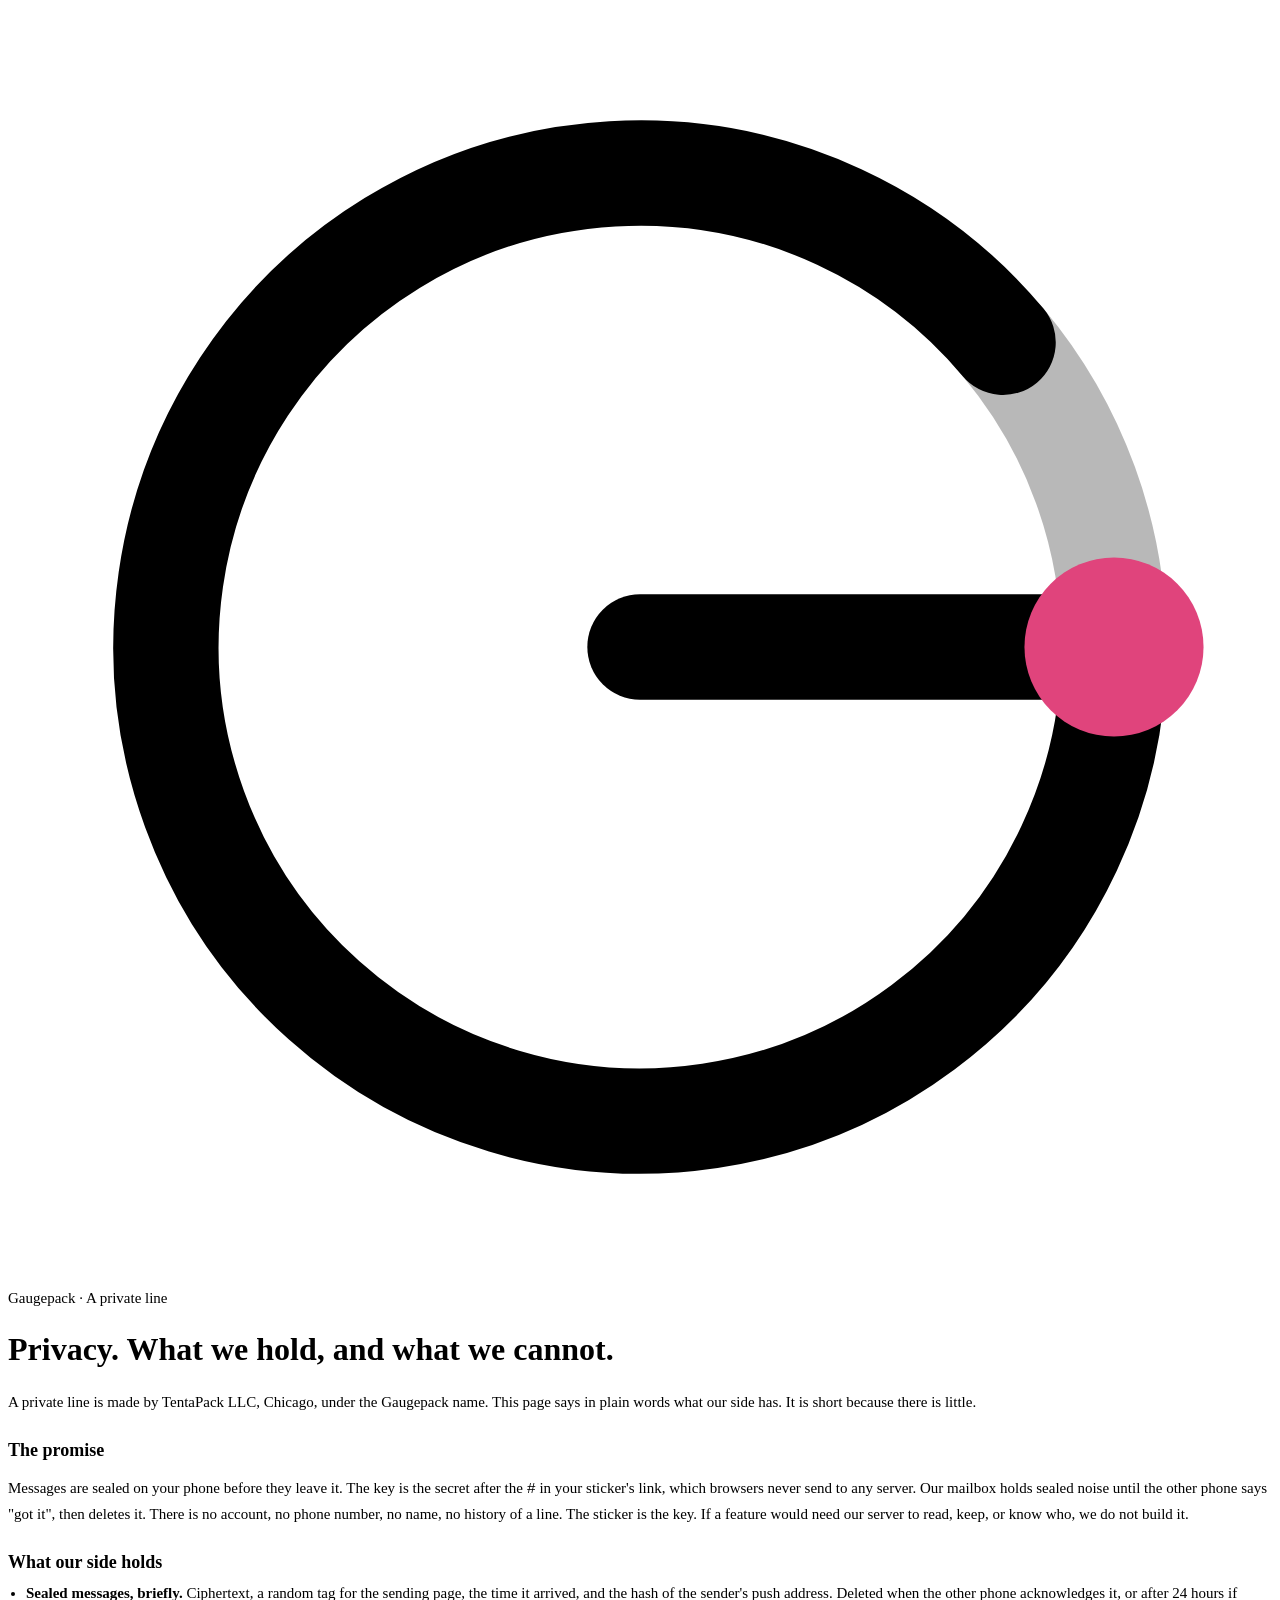
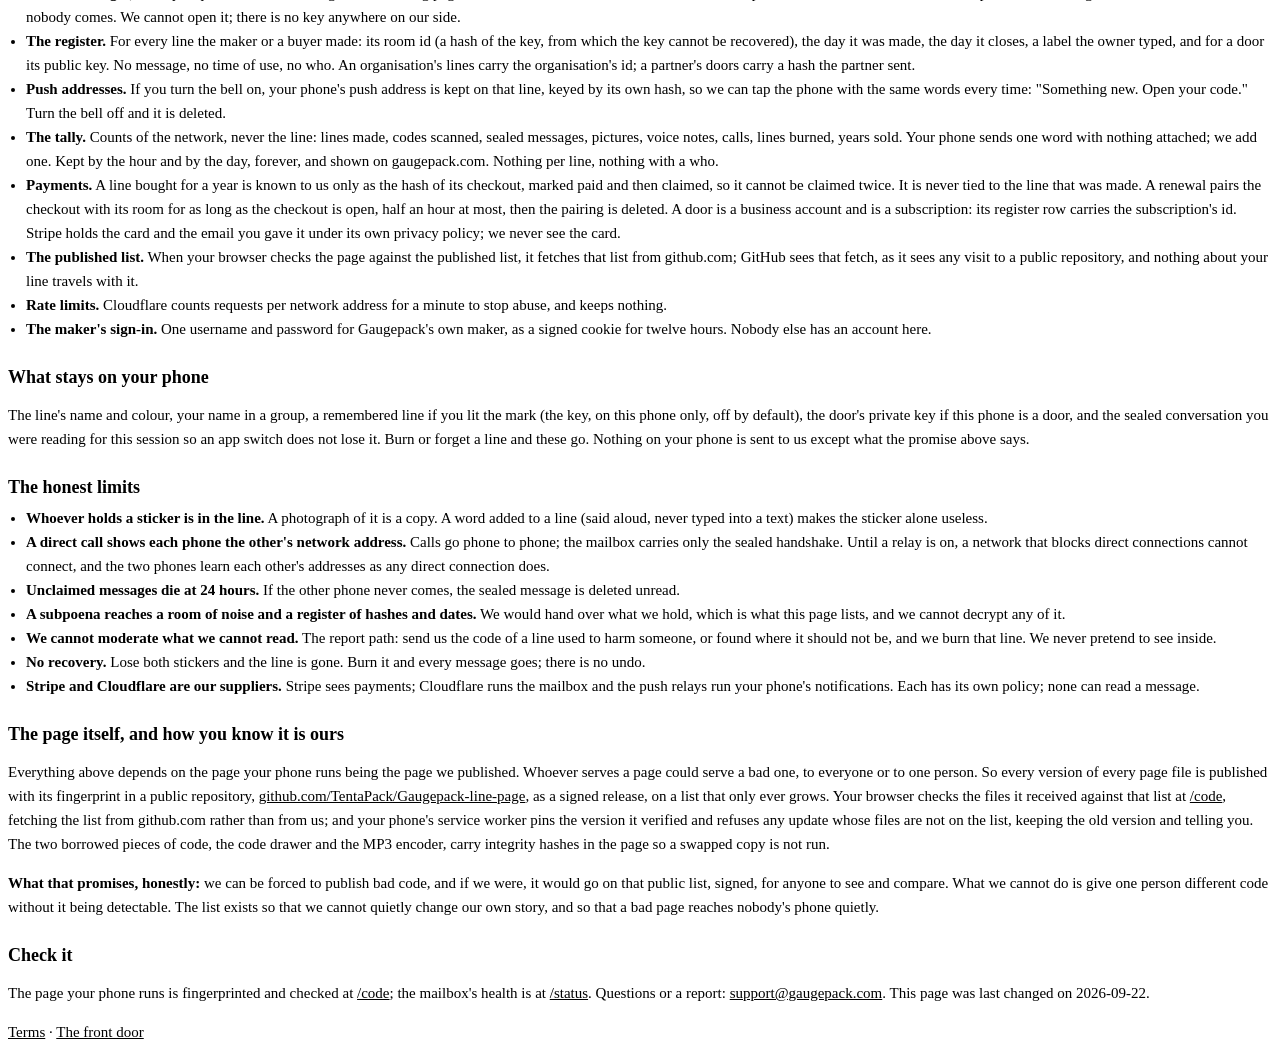
==== page/privacy.html @ 4805f611 "The page, version 31d01f1c2ef4525a" ====
<!doctype html>
<html lang="en">
<head>
<meta charset="utf-8">
<meta name="viewport" content="width=device-width, initial-scale=1, viewport-fit=cover">
<title>A private line · privacy</title>
<meta name="robots" content="noindex, nofollow">
<meta name="referrer" content="no-referrer">
<meta name="theme-color" content="#0A0A0A">
<link rel="icon" href="/icon-192.png" type="image/png">
<link rel="stylesheet" href="/line.css">
<style>.doc h2{font-size:18px;margin:26px 0 8px}.doc p,.doc li{color:var(--muted);font-size:15px;line-height:1.6}.doc ul{padding-left:18px;margin:0}.doc strong{color:var(--ink)}</style>
</head>
<body>
<main class="wrap doc">
  <p class="eyebrow"><svg class="gp-mark gp-live" viewBox="0 0 24 24" aria-hidden="true"><g fill="none" stroke="currentColor" stroke-width="2" stroke-linecap="round" stroke-linejoin="round"><path d="M21 12A9 9 0 0 0 18.894 6.215" stroke-opacity=".28"/><path class="gp-sweep" d="M18.894 6.215A9 9 0 1 0 21 12" pathLength="1"/><g class="gp-needle"><path d="M12 12L21 12"/><circle class="gp-dot" cx="21" cy="12" r="1.7" fill="#E0447C" stroke="none"/></g></g></svg>Gaugepack · A private line</p>
  <h1>Privacy. What we hold, and what we cannot.</h1>
  <p class="lead">A private line is made by TentaPack LLC, Chicago, under the Gaugepack name. This page says in plain words what our side has. It is short because there is little.</p>

  <h2>The promise</h2>
  <p>Messages are sealed on your phone before they leave it. The key is the secret after the <code>#</code> in your sticker's link, which browsers never send to any server. Our mailbox holds sealed noise until the other phone says "got it", then deletes it. There is no account, no phone number, no name, no history of a line. The sticker is the key. If a feature would need our server to read, keep, or know who, we do not build it.</p>

  <h2>What our side holds</h2>
  <ul>
    <li><strong>Sealed messages, briefly.</strong> Ciphertext, a random tag for the sending page, the time it arrived, and the hash of the sender's push address. Deleted when the other phone acknowledges it, or after 24 hours if nobody comes. We cannot open it; there is no key anywhere on our side.</li>
    <li><strong>The register.</strong> For every line the maker or a buyer made: its room id (a hash of the key, from which the key cannot be recovered), the day it was made, the day it closes, a label the owner typed, and for a door its public key. No message, no time of use, no who. An organisation's lines carry the organisation's id; a partner's doors carry a hash the partner sent.</li>
    <li><strong>Push addresses.</strong> If you turn the bell on, your phone's push address is kept on that line, keyed by its own hash, so we can tap the phone with the same words every time: "Something new. Open your code." Turn the bell off and it is deleted.</li>
    <li><strong>The tally.</strong> Counts of the network, never the line: lines made, codes scanned, sealed messages, pictures, voice notes, calls, lines burned, years sold. Your phone sends one word with nothing attached; we add one. Kept by the hour and by the day, forever, and shown on gaugepack.com. Nothing per line, nothing with a who.</li>
    <li><strong>Payments.</strong> A line bought for a year is known to us only as the hash of its checkout, marked paid and then claimed, so it cannot be claimed twice. It is never tied to the line that was made. A renewal pairs the checkout with its room for as long as the checkout is open, half an hour at most, then the pairing is deleted. A door is a business account and is a subscription: its register row carries the subscription's id. Stripe holds the card and the email you gave it under its own privacy policy; we never see the card.</li>
    <li><strong>The published list.</strong> When your browser checks the page against the published list, it fetches that list from github.com; GitHub sees that fetch, as it sees any visit to a public repository, and nothing about your line travels with it.</li>
    <li><strong>Rate limits.</strong> Cloudflare counts requests per network address for a minute to stop abuse, and keeps nothing.</li>
    <li><strong>The maker's sign-in.</strong> One username and password for Gaugepack's own maker, as a signed cookie for twelve hours. Nobody else has an account here.</li>
  </ul>

  <h2>What stays on your phone</h2>
  <p>The line's name and colour, your name in a group, a remembered line if you lit the mark (the key, on this phone only, off by default), the door's private key if this phone is a door, and the sealed conversation you were reading for this session so an app switch does not lose it. Burn or forget a line and these go. Nothing on your phone is sent to us except what the promise above says.</p>

  <h2>The honest limits</h2>
  <ul>
    <li><strong>Whoever holds a sticker is in the line.</strong> A photograph of it is a copy. A word added to a line (said aloud, never typed into a text) makes the sticker alone useless.</li>
    <li><strong>A direct call shows each phone the other's network address.</strong> Calls go phone to phone; the mailbox carries only the sealed handshake. Until a relay is on, a network that blocks direct connections cannot connect, and the two phones learn each other's addresses as any direct connection does.</li>
    <li><strong>Unclaimed messages die at 24 hours.</strong> If the other phone never comes, the sealed message is deleted unread.</li>
    <li><strong>A subpoena reaches a room of noise and a register of hashes and dates.</strong> We would hand over what we hold, which is what this page lists, and we cannot decrypt any of it.</li>
    <li><strong>We cannot moderate what we cannot read.</strong> The report path: send us the code of a line used to harm someone, or found where it should not be, and we burn that line. We never pretend to see inside.</li>
    <li><strong>No recovery.</strong> Lose both stickers and the line is gone. Burn it and every message goes; there is no undo.</li>
    <li><strong>Stripe and Cloudflare are our suppliers.</strong> Stripe sees payments; Cloudflare runs the mailbox and the push relays run your phone's notifications. Each has its own policy; none can read a message.</li>
  </ul>

  <h2>The page itself, and how you know it is ours</h2>
  <p>Everything above depends on the page your phone runs being the page we published. Whoever serves a page could serve a bad one, to everyone or to one person. So every version of every page file is published with its fingerprint in a public repository, <a href="https://github.com/TentaPack/Gaugepack-line-page" style="color:inherit">github.com/TentaPack/Gaugepack-line-page</a>, as a signed release, on a list that only ever grows. Your browser checks the files it received against that list at <a href="/code" style="color:inherit">/code</a>, fetching the list from github.com rather than from us; and your phone's service worker pins the version it verified and refuses any update whose files are not on the list, keeping the old version and telling you. The two borrowed pieces of code, the code drawer and the MP3 encoder, carry integrity hashes in the page so a swapped copy is not run.</p>
  <p><strong>What that promises, honestly:</strong> we can be forced to publish bad code, and if we were, it would go on that public list, signed, for anyone to see and compare. What we cannot do is give one person different code without it being detectable. The list exists so that we cannot quietly change our own story, and so that a bad page reaches nobody's phone quietly.</p>

  <h2>Check it</h2>
  <p>The page your phone runs is fingerprinted and checked at <a href="/code" style="color:inherit">/code</a>; the mailbox's health is at <a href="/status" style="color:inherit">/status</a>. Questions or a report: <a href="mailto:support@gaugepack.com" style="color:inherit">support@gaugepack.com</a>. This page was last changed on 2026-09-22.</p>
  <p><a href="/terms" style="color:inherit">Terms</a> · <a href="/" style="color:inherit">The front door</a></p>
</main>
</body>
</html>
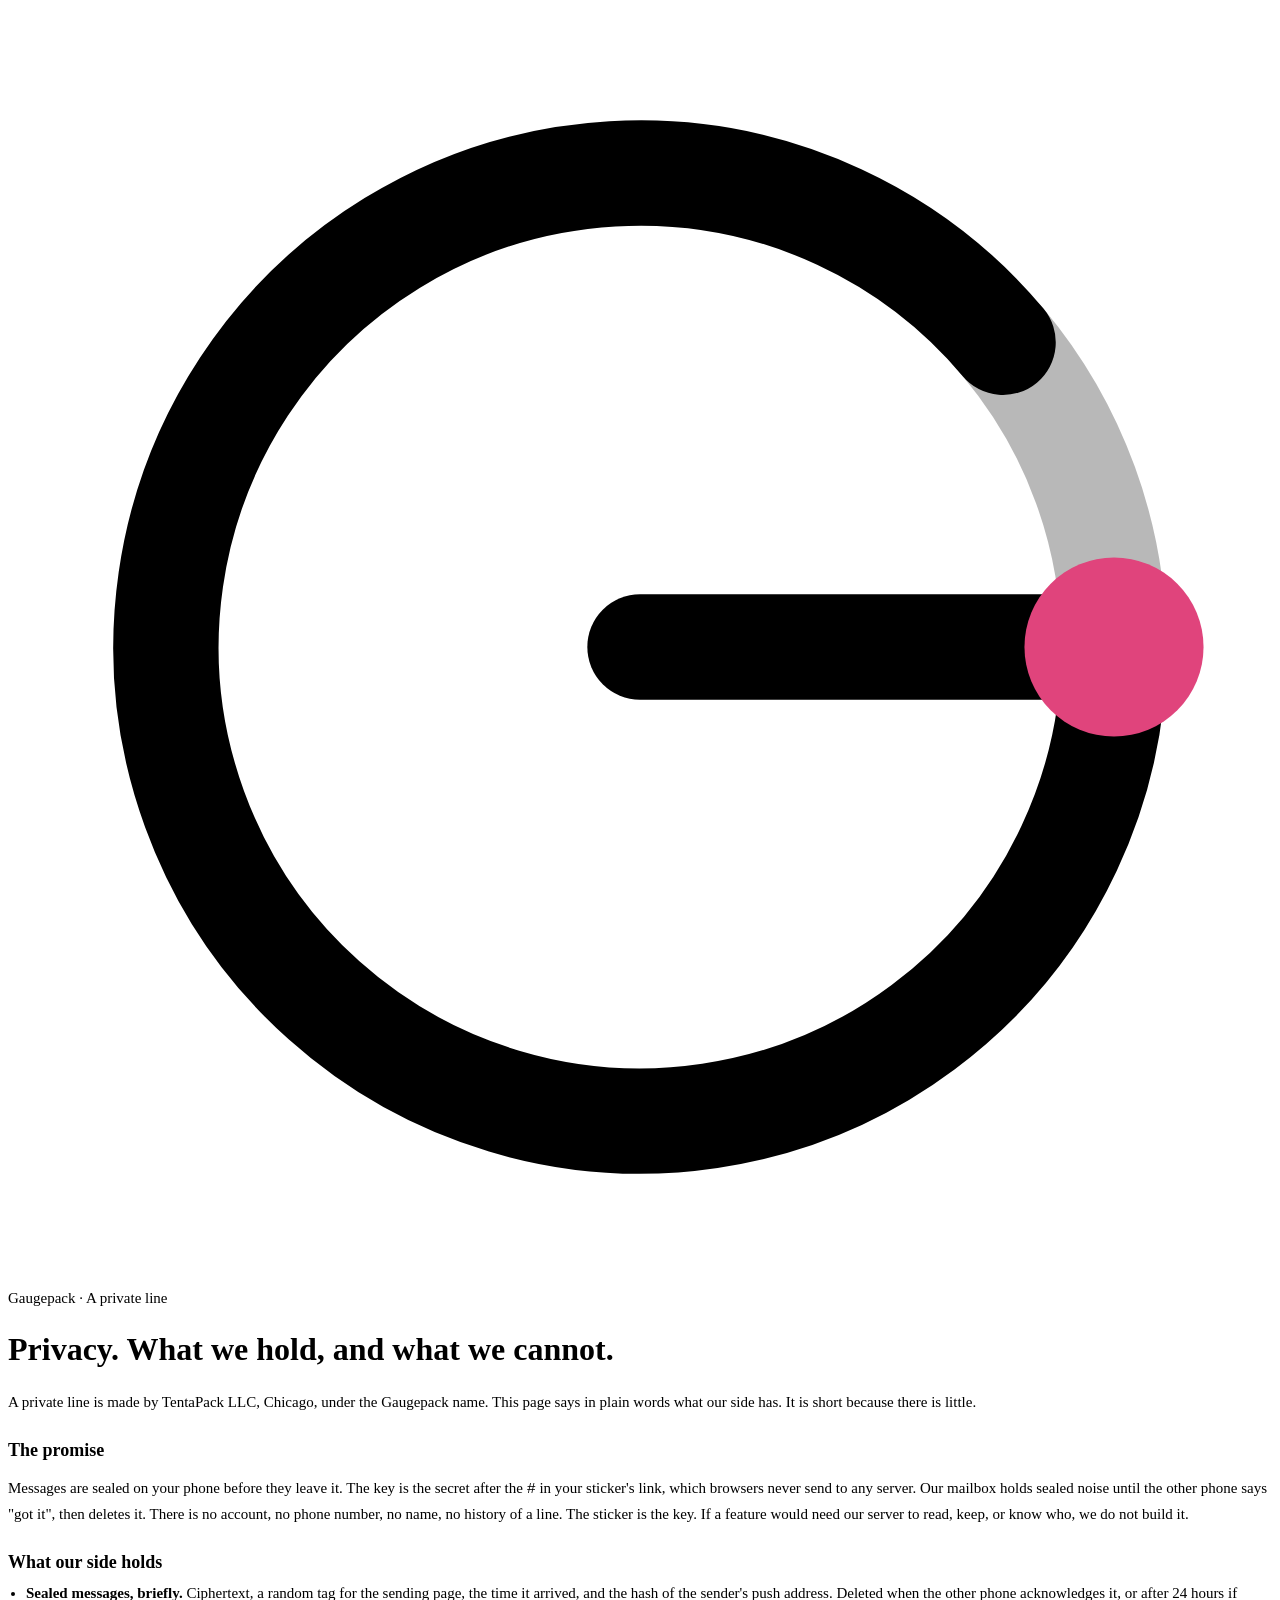
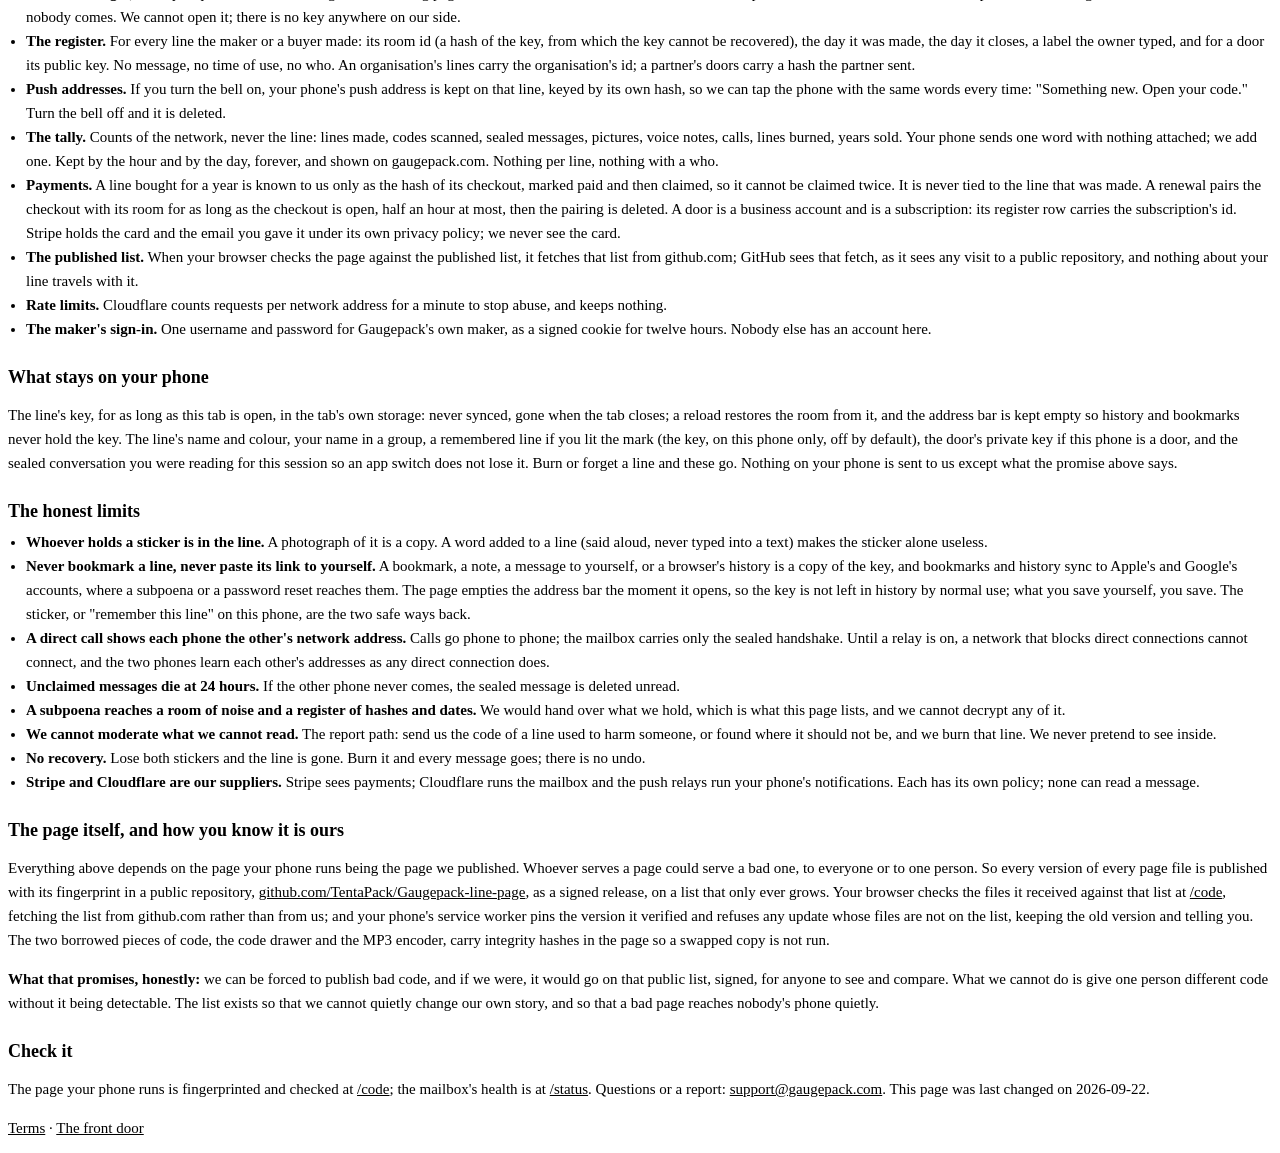
==== commit 1c2bdf2d: "The page, version ee4ff5574bf394a5" ====
--- a/page/privacy.html
+++ b/page/privacy.html
@@ -33,11 +33,12 @@
   </ul>
 
   <h2>What stays on your phone</h2>
-  <p>The line's name and colour, your name in a group, a remembered line if you lit the mark (the key, on this phone only, off by default), the door's private key if this phone is a door, and the sealed conversation you were reading for this session so an app switch does not lose it. Burn or forget a line and these go. Nothing on your phone is sent to us except what the promise above says.</p>
+  <p>The line's key, for as long as this tab is open, in the tab's own storage: never synced, gone when the tab closes; a reload restores the room from it, and the address bar is kept empty so history and bookmarks never hold the key. The line's name and colour, your name in a group, a remembered line if you lit the mark (the key, on this phone only, off by default), the door's private key if this phone is a door, and the sealed conversation you were reading for this session so an app switch does not lose it. Burn or forget a line and these go. Nothing on your phone is sent to us except what the promise above says.</p>
 
   <h2>The honest limits</h2>
   <ul>
     <li><strong>Whoever holds a sticker is in the line.</strong> A photograph of it is a copy. A word added to a line (said aloud, never typed into a text) makes the sticker alone useless.</li>
+    <li><strong>Never bookmark a line, never paste its link to yourself.</strong> A bookmark, a note, a message to yourself, or a browser's history is a copy of the key, and bookmarks and history sync to Apple's and Google's accounts, where a subpoena or a password reset reaches them. The page empties the address bar the moment it opens, so the key is not left in history by normal use; what you save yourself, you save. The sticker, or "remember this line" on this phone, are the two safe ways back.</li>
     <li><strong>A direct call shows each phone the other's network address.</strong> Calls go phone to phone; the mailbox carries only the sealed handshake. Until a relay is on, a network that blocks direct connections cannot connect, and the two phones learn each other's addresses as any direct connection does.</li>
     <li><strong>Unclaimed messages die at 24 hours.</strong> If the other phone never comes, the sealed message is deleted unread.</li>
     <li><strong>A subpoena reaches a room of noise and a register of hashes and dates.</strong> We would hand over what we hold, which is what this page lists, and we cannot decrypt any of it.</li>
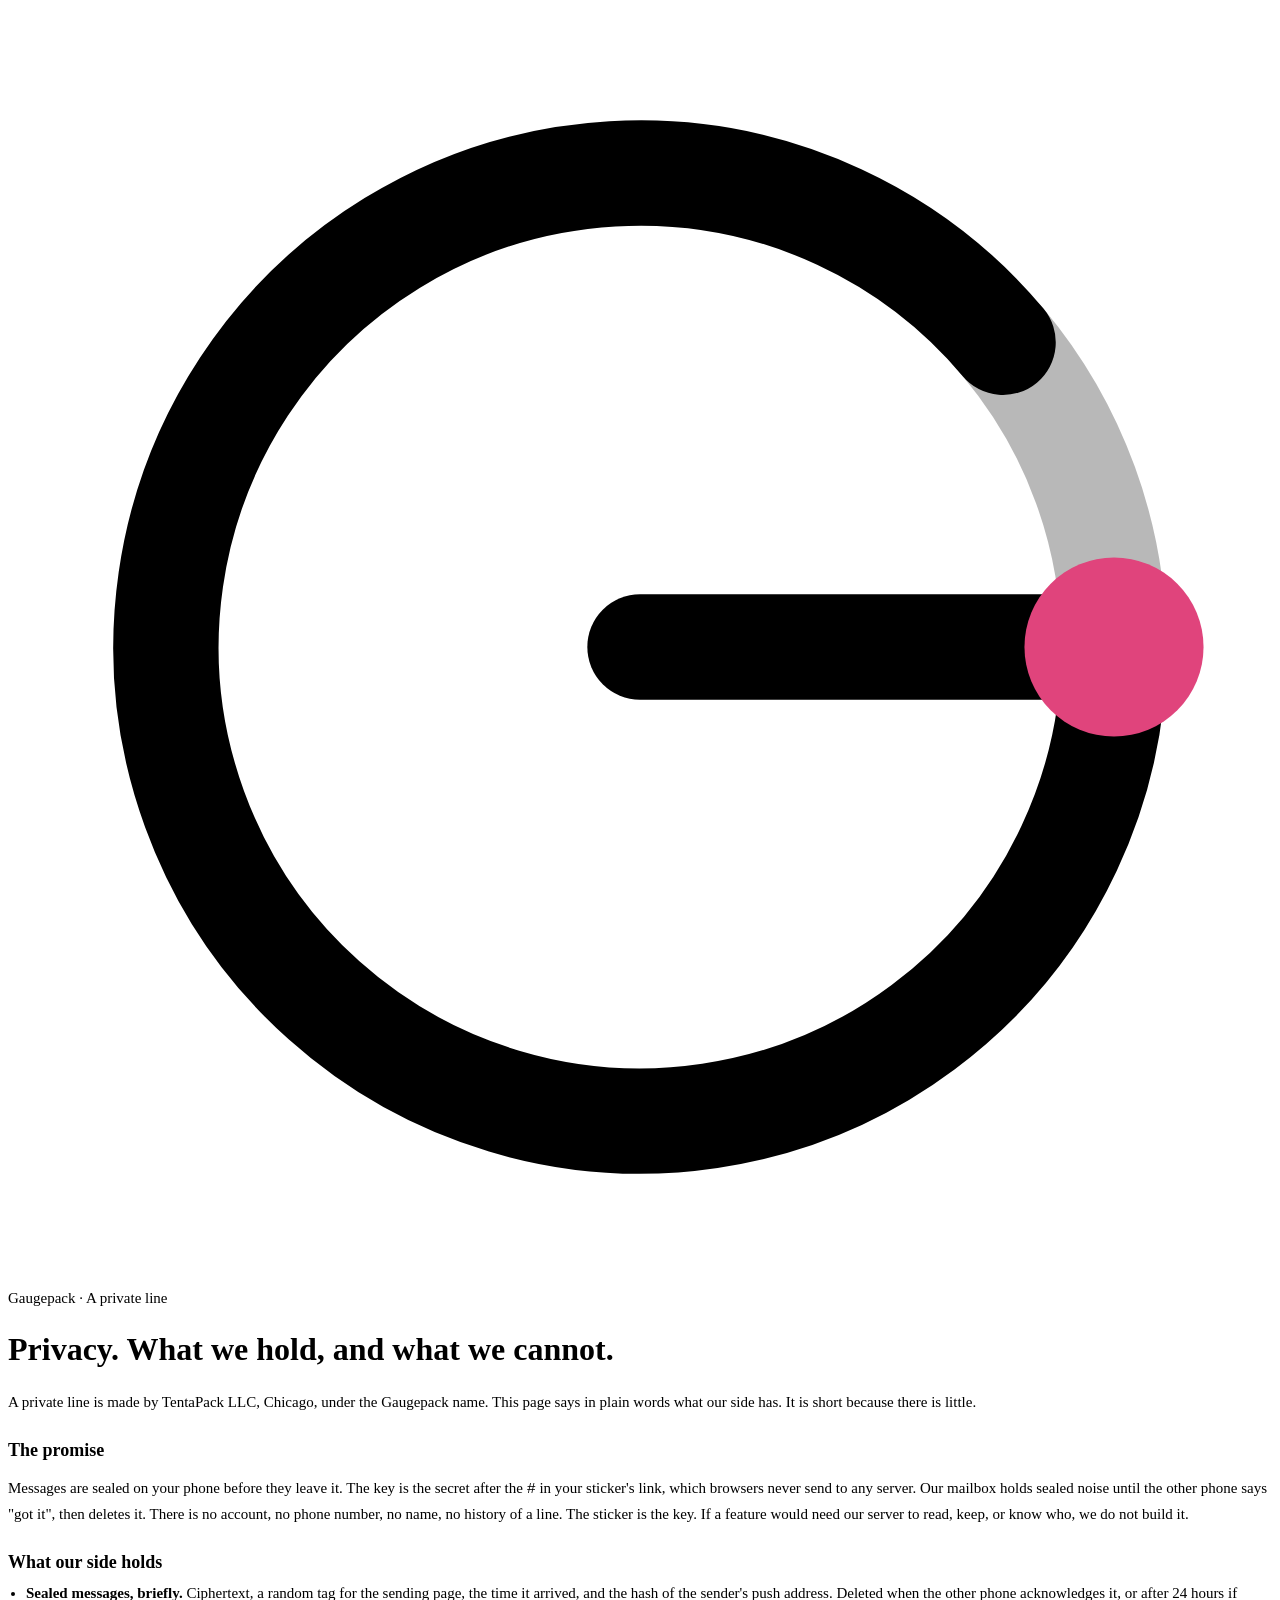
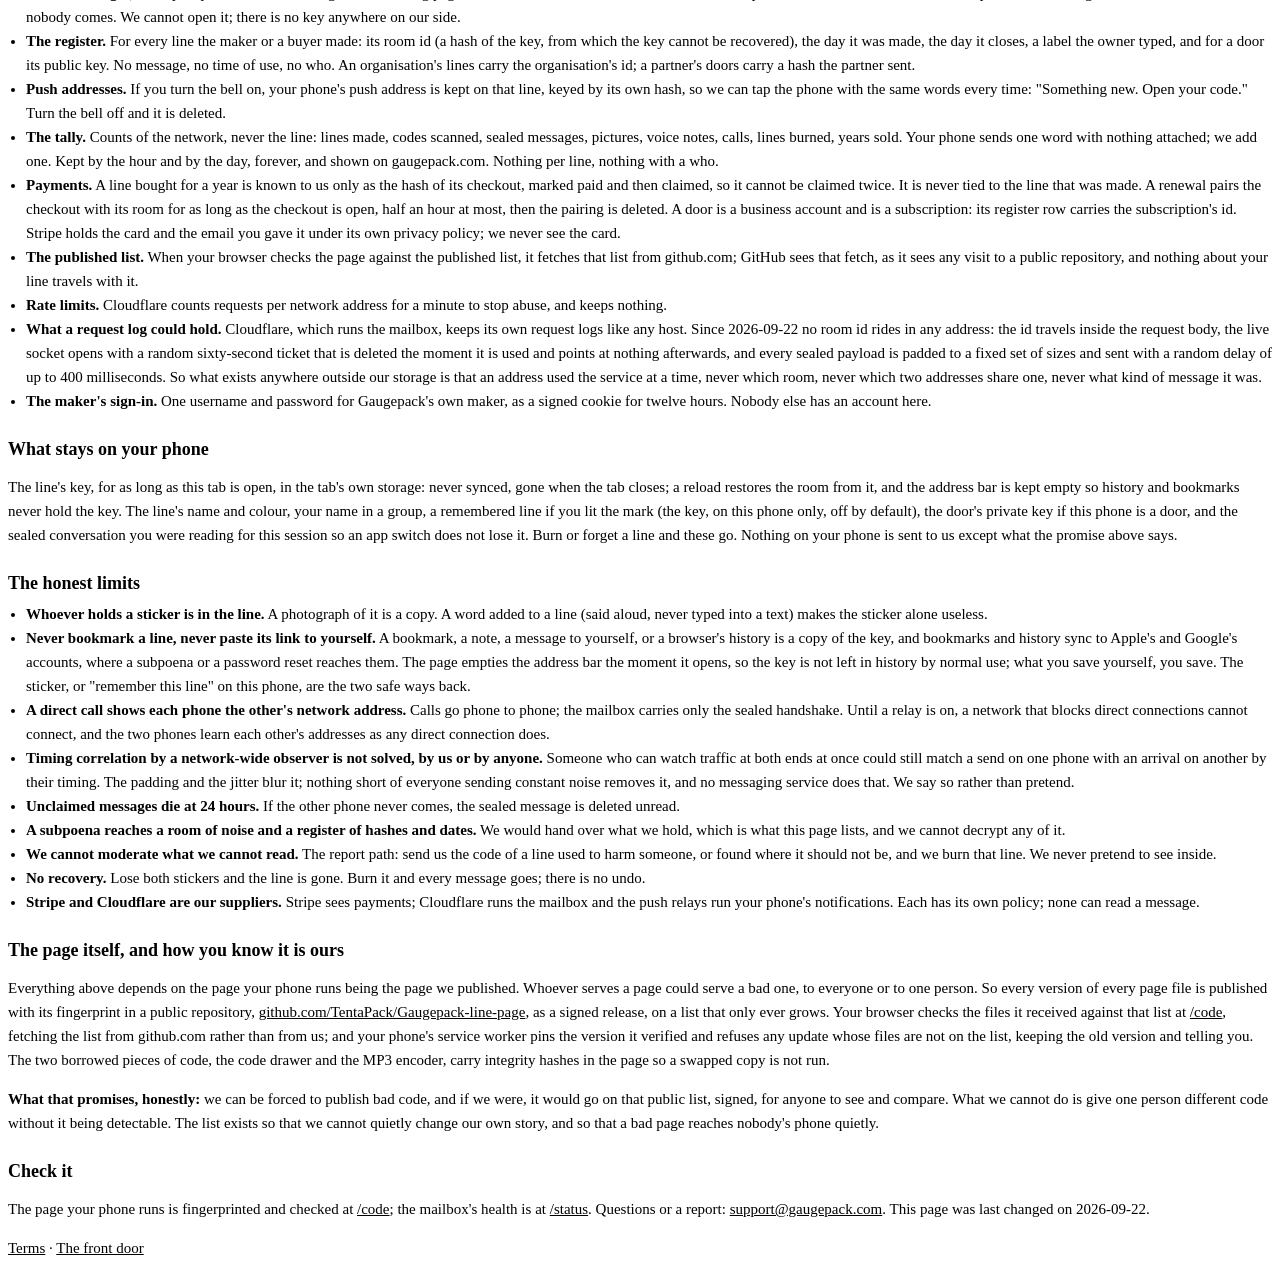
==== commit 64aad056: "The page, version c81c1da9867fe3da" ====
--- a/page/privacy.html
+++ b/page/privacy.html
@@ -29,6 +29,7 @@
     <li><strong>Payments.</strong> A line bought for a year is known to us only as the hash of its checkout, marked paid and then claimed, so it cannot be claimed twice. It is never tied to the line that was made. A renewal pairs the checkout with its room for as long as the checkout is open, half an hour at most, then the pairing is deleted. A door is a business account and is a subscription: its register row carries the subscription's id. Stripe holds the card and the email you gave it under its own privacy policy; we never see the card.</li>
     <li><strong>The published list.</strong> When your browser checks the page against the published list, it fetches that list from github.com; GitHub sees that fetch, as it sees any visit to a public repository, and nothing about your line travels with it.</li>
     <li><strong>Rate limits.</strong> Cloudflare counts requests per network address for a minute to stop abuse, and keeps nothing.</li>
+    <li><strong>What a request log could hold.</strong> Cloudflare, which runs the mailbox, keeps its own request logs like any host. Since 2026-09-22 no room id rides in any address: the id travels inside the request body, the live socket opens with a random sixty-second ticket that is deleted the moment it is used and points at nothing afterwards, and every sealed payload is padded to a fixed set of sizes and sent with a random delay of up to 400 milliseconds. So what exists anywhere outside our storage is that an address used the service at a time, never which room, never which two addresses share one, never what kind of message it was.</li>
     <li><strong>The maker's sign-in.</strong> One username and password for Gaugepack's own maker, as a signed cookie for twelve hours. Nobody else has an account here.</li>
   </ul>
 
@@ -40,6 +41,7 @@
     <li><strong>Whoever holds a sticker is in the line.</strong> A photograph of it is a copy. A word added to a line (said aloud, never typed into a text) makes the sticker alone useless.</li>
     <li><strong>Never bookmark a line, never paste its link to yourself.</strong> A bookmark, a note, a message to yourself, or a browser's history is a copy of the key, and bookmarks and history sync to Apple's and Google's accounts, where a subpoena or a password reset reaches them. The page empties the address bar the moment it opens, so the key is not left in history by normal use; what you save yourself, you save. The sticker, or "remember this line" on this phone, are the two safe ways back.</li>
     <li><strong>A direct call shows each phone the other's network address.</strong> Calls go phone to phone; the mailbox carries only the sealed handshake. Until a relay is on, a network that blocks direct connections cannot connect, and the two phones learn each other's addresses as any direct connection does.</li>
+    <li><strong>Timing correlation by a network-wide observer is not solved, by us or by anyone.</strong> Someone who can watch traffic at both ends at once could still match a send on one phone with an arrival on another by their timing. The padding and the jitter blur it; nothing short of everyone sending constant noise removes it, and no messaging service does that. We say so rather than pretend.</li>
     <li><strong>Unclaimed messages die at 24 hours.</strong> If the other phone never comes, the sealed message is deleted unread.</li>
     <li><strong>A subpoena reaches a room of noise and a register of hashes and dates.</strong> We would hand over what we hold, which is what this page lists, and we cannot decrypt any of it.</li>
     <li><strong>We cannot moderate what we cannot read.</strong> The report path: send us the code of a line used to harm someone, or found where it should not be, and we burn that line. We never pretend to see inside.</li>
